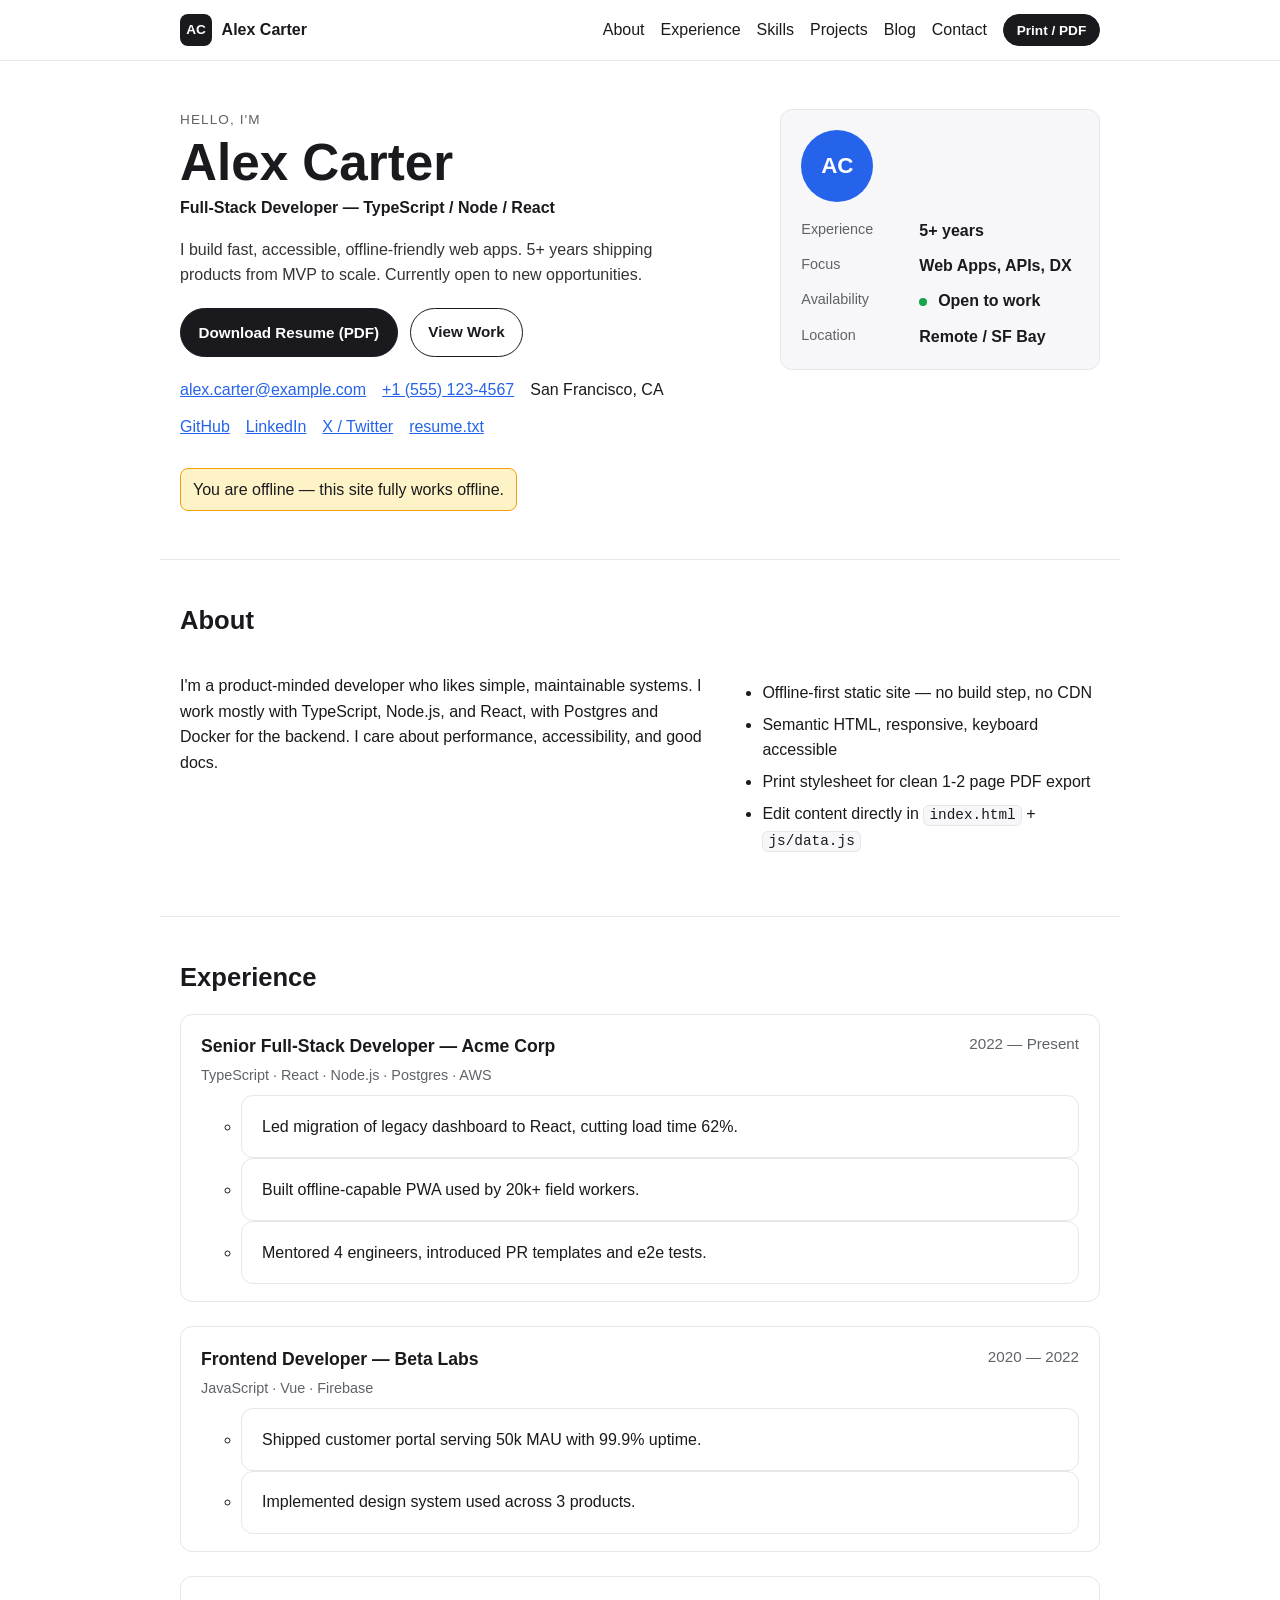
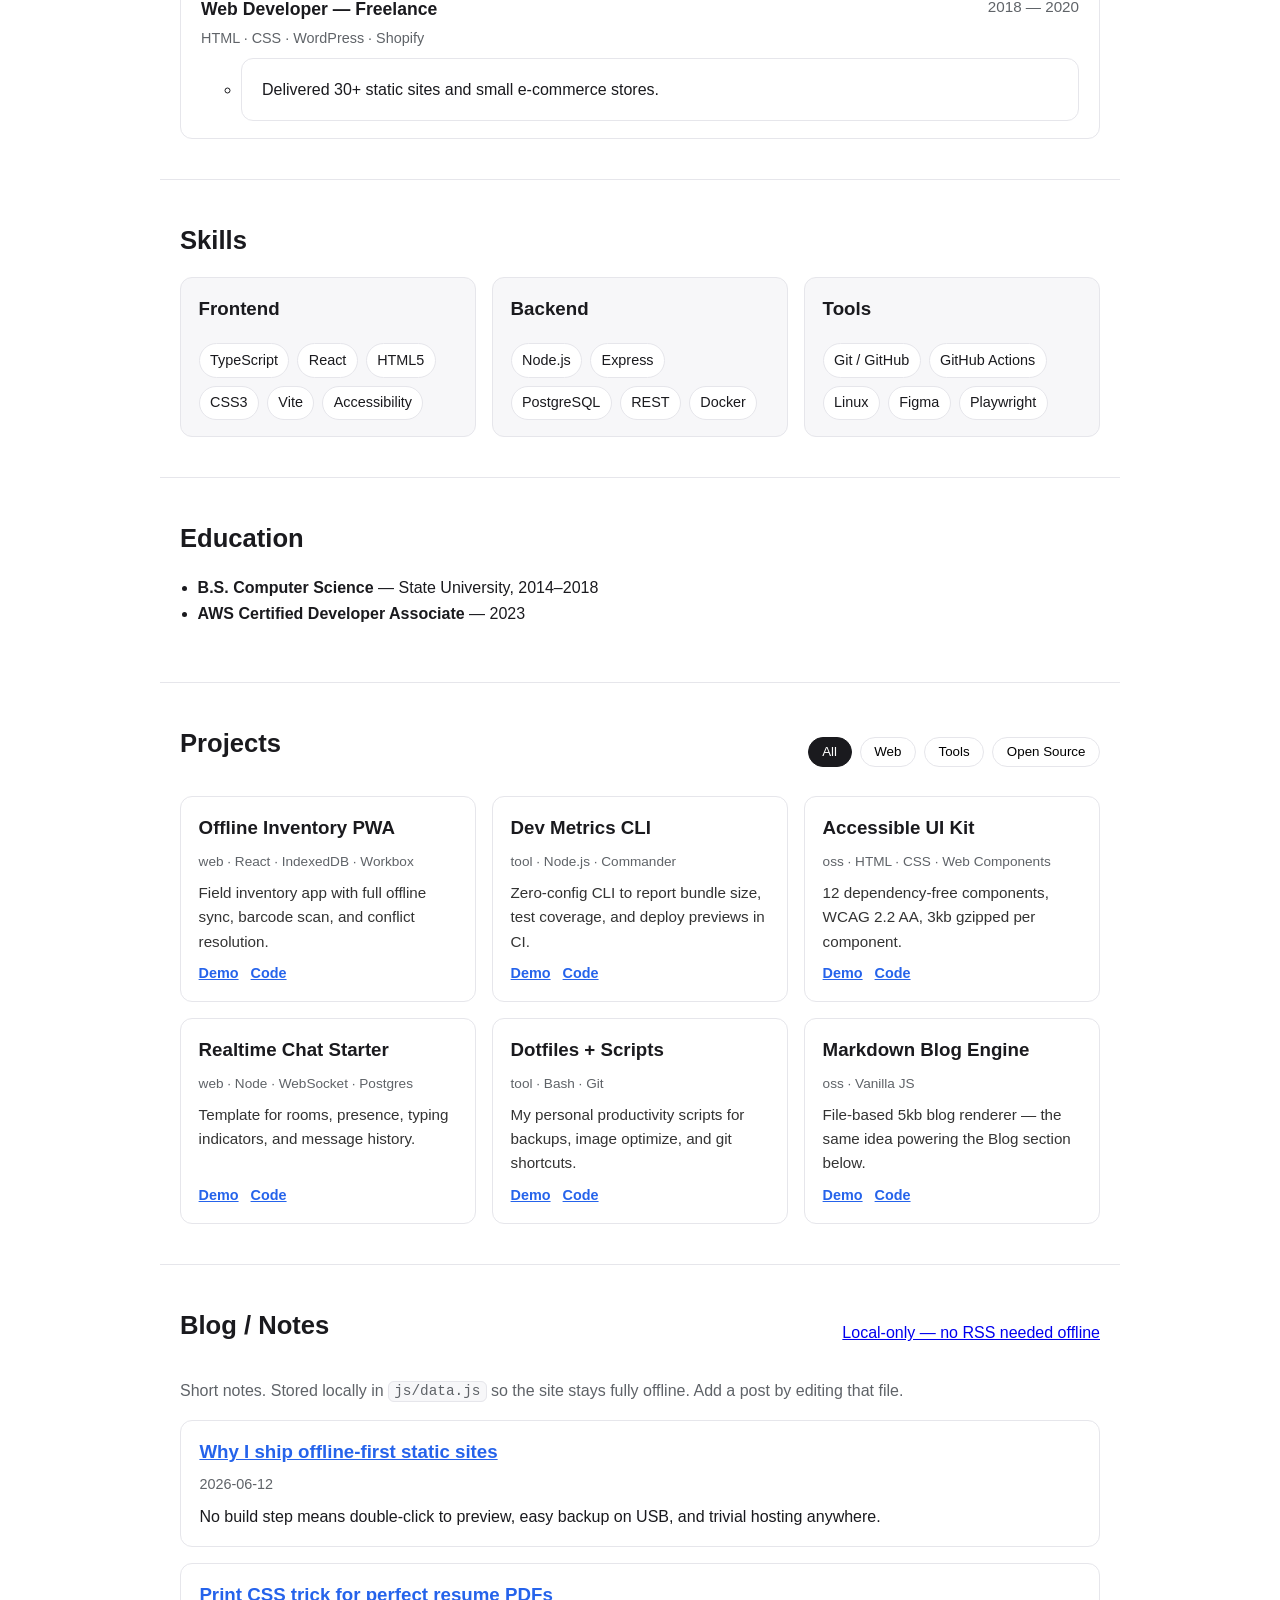
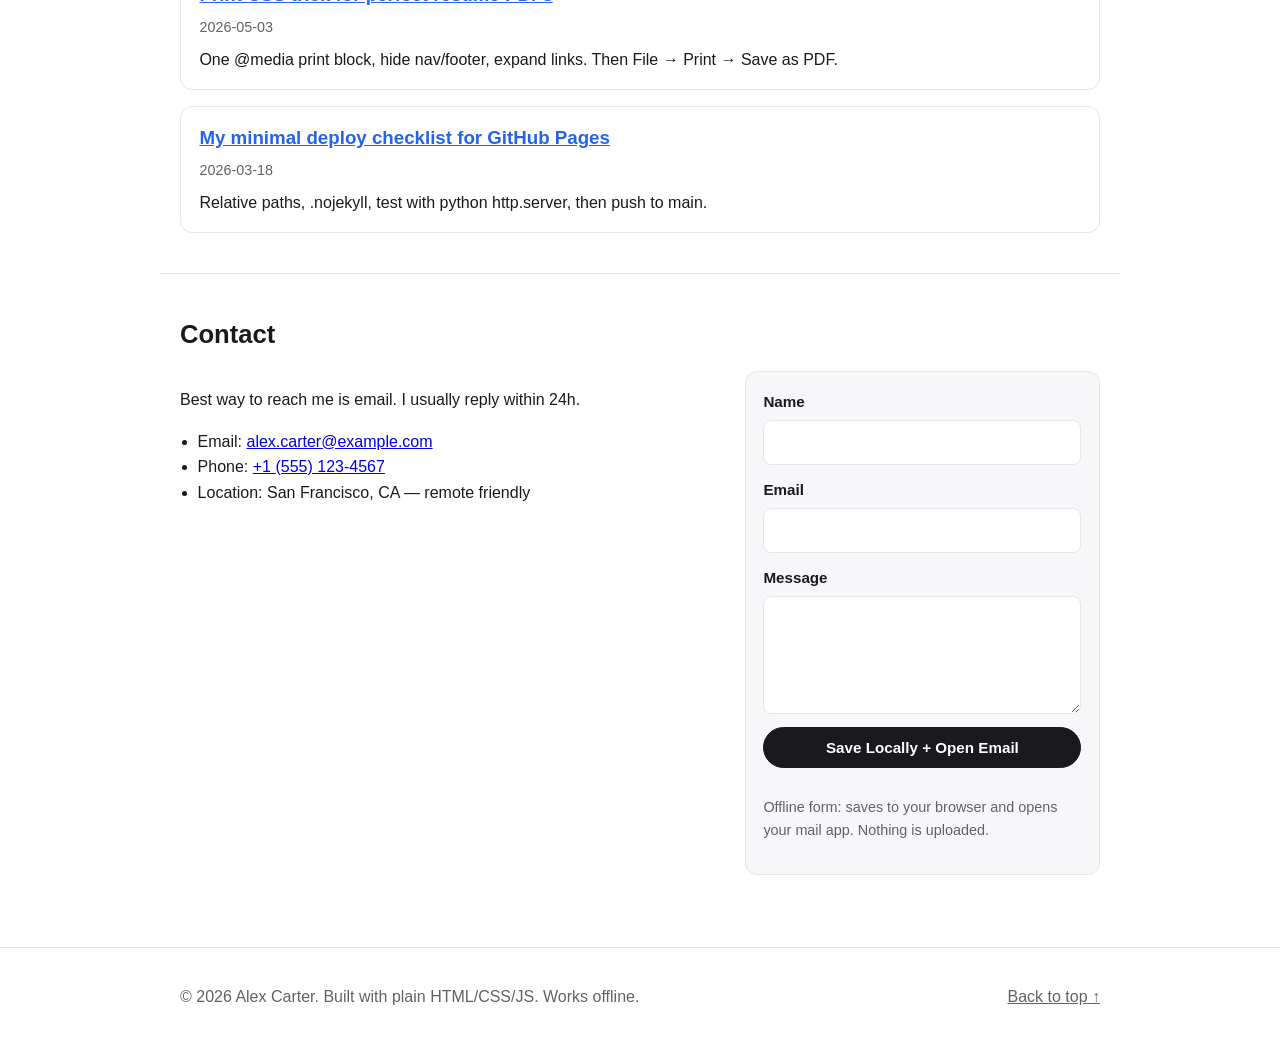
==== index.html @ 7043d0f3 "Initial commit" ====
<!doctype html>
<html lang="en">
<head>
  <meta charset="utf-8" />
  <meta name="viewport" content="width=device-width, initial-scale=1" />
  <title>Alex Carter — Full-Stack Developer</title>
  <meta name="description" content="Portfolio and resume of Alex Carter, Full-Stack Developer. Works 100% offline. Deployable to GitHub Pages." />
  <link rel="icon" href="./assets/favicon.svg" type="image/svg+xml" />
  <link rel="stylesheet" href="./css/style.css" />
</head>
<body>
  <a class="skip-link" href="#main">Skip to content</a>

  <header class="site-header" id="top">
    <div class="container header-inner">
      <a class="brand" href="#home" aria-label="Home">
        <span class="brand-mark" aria-hidden="true">AC</span>
        <span class="brand-text">Alex Carter</span>
      </a>
      <nav class="site-nav" aria-label="Primary">
        <button class="nav-toggle" id="navToggle" aria-expanded="false" aria-controls="navMenu" aria-label="Toggle menu">
          <span></span><span></span><span></span>
        </button>
        <ul id="navMenu" class="nav-menu">
          <li><a href="#about">About</a></li>
          <li><a href="#experience">Experience</a></li>
          <li><a href="#skills">Skills</a></li>
          <li><a href="#projects">Projects</a></li>
          <li><a href="#blog">Blog</a></li>
          <li><a href="#contact">Contact</a></li>
          <li class="nav-cta"><button id="printBtn" class="btn btn-small" type="button">Print / PDF</button></li>
        </ul>
      </nav>
    </div>
  </header>

  <main id="main">
    <!-- HERO -->
    <section id="home" class="hero container">
      <div class="hero-text">
        <p class="eyebrow">Hello, I'm</p>
        <h1>Alex Carter</h1>
        <p class="role">Full-Stack Developer — TypeScript / Node / React</p>
        <p class="summary">
          I build fast, accessible, offline-friendly web apps. 5+ years shipping
          products from MVP to scale. Currently open to new opportunities.
        </p>
        <div class="hero-actions no-print">
          <button class="btn" onclick="window.print()" type="button">Download Resume (PDF)</button>
          <a class="btn btn-ghost" href="#projects">View Work</a>
        </div>
        <ul class="contact-inline">
          <li><a href="mailto:alex.carter@example.com">alex.carter@example.com</a></li>
          <li><a href="tel:+15551234567">+1 (555) 123-4567</a></li>
          <li><span>San Francisco, CA</span></li>
        </ul>
        <ul class="social-inline no-print">
          <li><a href="https://github.com/" target="_blank" rel="noopener">GitHub</a></li>
          <li><a href="https://linkedin.com/" target="_blank" rel="noopener">LinkedIn</a></li>
          <li><a href="https://x.com/" target="_blank" rel="noopener">X / Twitter</a></li>
          <li><a href="./assets/Alex-Carter-Resume.txt" download>resume.txt</a></li>
        </ul>
        <p class="offline-badge no-print" id="offlineBadge" role="status" hidden>You are offline — this site fully works offline.</p>
      </div>
      <div class="hero-card" aria-label="Quick facts">
        <div class="avatar" aria-hidden="true">AC</div>
        <dl>
          <div><dt>Experience</dt><dd>5+ years</dd></div>
          <div><dt>Focus</dt><dd>Web Apps, APIs, DX</dd></div>
          <div><dt>Availability</dt><dd><span class="dot"></span> Open to work</dd></div>
          <div><dt>Location</dt><dd>Remote / SF Bay</dd></div>
        </dl>
      </div>
    </section>

    <!-- ABOUT -->
    <section id="about" class="section container">
      <h2>About</h2>
      <div class="two-col">
        <p>
          I'm a product-minded developer who likes simple, maintainable systems.
          I work mostly with TypeScript, Node.js, and React, with Postgres and Docker
          for the backend. I care about performance, accessibility, and good docs.
        </p>
        <ul class="checklist">
          <li>Offline-first static site — no build step, no CDN</li>
          <li>Semantic HTML, responsive, keyboard accessible</li>
          <li>Print stylesheet for clean 1-2 page PDF export</li>
          <li>Edit content directly in <code>index.html</code> + <code>js/data.js</code></li>
        </ul>
      </div>
    </section>

    <!-- EXPERIENCE -->
    <section id="experience" class="section container">
      <h2>Experience</h2>
      <ol class="timeline">
        <li>
          <div class="timeline-head">
            <h3>Senior Full-Stack Developer — Acme Corp</h3>
            <span class="date">2022 — Present</span>
          </div>
          <p class="meta">TypeScript · React · Node.js · Postgres · AWS</p>
          <ul>
            <li>Led migration of legacy dashboard to React, cutting load time 62%.</li>
            <li>Built offline-capable PWA used by 20k+ field workers.</li>
            <li>Mentored 4 engineers, introduced PR templates and e2e tests.</li>
          </ul>
        </li>
        <li>
          <div class="timeline-head">
            <h3>Frontend Developer — Beta Labs</h3>
            <span class="date">2020 — 2022</span>
          </div>
          <p class="meta">JavaScript · Vue · Firebase</p>
          <ul>
            <li>Shipped customer portal serving 50k MAU with 99.9% uptime.</li>
            <li>Implemented design system used across 3 products.</li>
          </ul>
        </li>
        <li>
          <div class="timeline-head">
            <h3>Web Developer — Freelance</h3>
            <span class="date">2018 — 2020</span>
          </div>
          <p class="meta">HTML · CSS · WordPress · Shopify</p>
          <ul>
            <li>Delivered 30+ static sites and small e-commerce stores.</li>
          </ul>
        </li>
      </ol>
    </section>

    <!-- SKILLS -->
    <section id="skills" class="section container">
      <h2>Skills</h2>
      <div class="skills-grid">
        <div>
          <h3>Frontend</h3>
          <ul class="tags">
            <li>TypeScript</li><li>React</li><li>HTML5</li><li>CSS3</li>
            <li>Vite</li><li>Accessibility</li>
          </ul>
        </div>
        <div>
          <h3>Backend</h3>
          <ul class="tags">
            <li>Node.js</li><li>Express</li><li>PostgreSQL</li>
            <li>REST</li><li>Docker</li>
          </ul>
        </div>
        <div>
          <h3>Tools</h3>
          <ul class="tags">
            <li>Git / GitHub</li><li>GitHub Actions</li><li>Linux</li>
            <li>Figma</li><li>Playwright</li>
          </ul>
        </div>
      </div>
    </section>

    <!-- EDUCATION -->
    <section id="education" class="section container">
      <h2>Education</h2>
      <ul class="plain-list">
        <li><strong>B.S. Computer Science</strong> — State University, 2014–2018</li>
        <li><strong>AWS Certified Developer Associate</strong> — 2023</li>
      </ul>
    </section>

    <!-- PROJECTS -->
    <section id="projects" class="section container">
      <div class="section-head">
        <h2>Projects</h2>
        <div class="filters no-print" role="group" aria-label="Filter projects">
          <button class="filter-btn active" data-filter="all" type="button">All</button>
          <button class="filter-btn" data-filter="web" type="button">Web</button>
          <button class="filter-btn" data-filter="tool" type="button">Tools</button>
          <button class="filter-btn" data-filter="oss" type="button">Open Source</button>
        </div>
      </div>
      <div id="projectGrid" class="card-grid"><!-- rendered by js/data.js + js/main.js --></div>
      <noscript><p>Enable JavaScript to see projects, or edit <code>js/data.js</code>.</p></noscript>
    </section>

    <!-- BLOG -->
    <section id="blog" class="section container">
      <div class="section-head">
        <h2>Blog / Notes</h2>
        <a class="no-print" href="#blog" id="rssLink">Local-only — no RSS needed offline</a>
      </div>
      <p class="muted">Short notes. Stored locally in <code>js/data.js</code> so the site stays fully offline. Add a post by editing that file.</p>
      <div id="postList" class="post-list"><!-- rendered by JS --></div>
      <noscript><p>Blog posts require JavaScript, or read them directly in <code>js/data.js</code>.</p></noscript>
    </section>

    <!-- CONTACT -->
    <section id="contact" class="section container">
      <h2>Contact</h2>
      <div class="two-col">
        <div>
          <p>Best way to reach me is email. I usually reply within 24h.</p>
          <ul class="plain-list">
            <li>Email: <a href="mailto:alex.carter@example.com">alex.carter@example.com</a></li>
            <li>Phone: <a href="tel:+15551234567">+1 (555) 123-4567</a></li>
            <li>Location: San Francisco, CA — remote friendly</li>
          </ul>
        </div>
        <form id="contactForm" class="contact-form no-print" novalidate>
          <label>Name<input name="name" required autocomplete="name" /></label>
          <label>Email<input name="email" type="email" required autocomplete="email" /></label>
          <label>Message<textarea name="message" rows="4" required></textarea></label>
          <button class="btn" type="submit">Save Locally + Open Email</button>
          <p class="muted small" id="formStatus" role="status">Offline form: saves to your browser and opens your mail app. Nothing is uploaded.</p>
        </form>
      </div>
    </section>
  </main>

  <footer class="site-footer no-print">
    <div class="container footer-inner">
      <p>© <span id="year">2026</span> Alex Carter. Built with plain HTML/CSS/JS. Works offline.</p>
      <p><a href="#top">Back to top ↑</a></p>
    </div>
  </footer>

  <script src="./js/data.js"></script>
  <script src="./js/main.js"></script>
</body>
</html>
---- css/style.css ----
/* Offline-first, no frameworks, no webfonts. System stack only. */
:root {
  --bg: #ffffff;
  --fg: #1a1a1e;
  --muted: #5f6368;
  --line: #e6e6eb;
  --card: #f7f7f9;
  --accent: #2563eb;
  --accent-ink: #ffffff;
  --radius: 12px;
  --max: 960px;
  --sans: -apple-system, BlinkMacSystemFont, "Segoe UI", Roboto, Helvetica, Arial, "Apple Color Emoji", "Segoe UI Emoji", sans-serif;
  --mono: ui-monospace, SFMono-Regular, Menlo, Consolas, monospace;
}
* { box-sizing: border-box; }
html { scroll-behavior: smooth; }
body {
  margin: 0;
  font-family: var(--sans);
  background: var(--bg);
  color: var(--fg);
  line-height: 1.6;
}
.container { max-width: var(--max); margin: 0 auto; padding: 0 1.25rem; }
.skip-link {
  position: absolute; left: -9999px; top: 0;
  background: var(--fg); color: var(--bg); padding: .5rem 1rem; z-index: 99;
}
.skip-link:focus { left: 1rem; top: 1rem; }

.site-header {
  position: sticky; top: 0; z-index: 50;
  background: color-mix(in srgb, var(--bg) 92%, transparent);
  backdrop-filter: blur(8px);
  border-bottom: 1px solid var(--line);
}
.header-inner { display: flex; align-items: center; justify-content: space-between; min-height: 60px; }
.brand { display: flex; align-items: center; gap: .6rem; text-decoration: none; color: inherit; font-weight: 700; }
.brand-mark {
  width: 32px; height: 32px; display: grid; place-items: center;
  background: var(--fg); color: var(--bg); border-radius: 8px; font-size: .85rem;
}
.nav-menu { display: flex; align-items: center; gap: 1rem; list-style: none; margin: 0; padding: 0; }
.nav-menu a { color: inherit; text-decoration: none; }
.nav-menu a:hover { text-decoration: underline; }
.nav-toggle { display: none; flex-direction: column; gap: 5px; background: none; border: 0; cursor: pointer; padding: .5rem; }
.nav-toggle span { width: 22px; height: 2px; background: var(--fg); display: block; }

.hero { display: grid; grid-template-columns: 1.6fr .9fr; gap: 2rem; padding: 3rem 1.25rem 2rem; }
.eyebrow { color: var(--muted); margin: 0; text-transform: uppercase; letter-spacing: .08em; font-size: .85rem; }
.hero h1 { font-size: clamp(2.2rem, 5vw, 3.2rem); line-height: 1.1; margin: .25rem 0; }
.role { font-weight: 600; margin: 0 0 .5rem; }
.summary { color: #333; max-width: 55ch; }
.hero-actions { display: flex; gap: .75rem; margin: 1.25rem 0; flex-wrap: wrap; }
.btn {
  appearance: none; border: 1px solid var(--fg); background: var(--fg); color: var(--bg);
  padding: .7rem 1.1rem; border-radius: 999px; cursor: pointer; text-decoration: none;
  font-weight: 600; font-size: .95rem; display: inline-block;
}
.btn-ghost { background: transparent; color: var(--fg); }
.btn-small { padding: .45rem .8rem; font-size: .85rem; }
.contact-inline, .social-inline { list-style: none; padding: 0; margin: .75rem 0; display: flex; flex-wrap: wrap; gap: .25rem 1rem; }
.contact-inline a, .social-inline a { color: var(--accent); }
.offline-badge { background: #fef3c7; border: 1px solid #f59e0b; padding: .5rem .75rem; border-radius: 8px; display: inline-block; }

.hero-card { background: var(--card); border: 1px solid var(--line); border-radius: var(--radius); padding: 1.25rem; align-self: start; }
.avatar {
  width: 72px; height: 72px; border-radius: 50%; display: grid; place-items: center;
  font-weight: 800; font-size: 1.4rem; background: var(--accent); color: var(--accent-ink); margin-bottom: 1rem;
}
.hero-card dl { margin: 0; display: grid; gap: .6rem; }
.hero-card dl > div { display: grid; grid-template-columns: 110px 1fr; gap: .5rem; }
.hero-card dt { color: var(--muted); font-size: .9rem; }
.hero-card dd { margin: 0; font-weight: 600; }
.dot { width: 8px; height: 8px; background: #16a34a; border-radius: 50%; display: inline-block; margin-right: .4rem; }

.section { padding: 2.5rem 1.25rem; border-top: 1px solid var(--line); }
.section h2 { font-size: 1.6rem; margin: 0 0 1rem; }
.section-head { display: flex; align-items: center; justify-content: space-between; gap: 1rem; flex-wrap: wrap; }
.two-col { display: grid; grid-template-columns: 1.2fr .8fr; gap: 2rem; }
.muted { color: var(--muted); }
.small { font-size: .9rem; }
code { font-family: var(--mono); background: var(--card); border: 1px solid var(--line); padding: .1em .35em; border-radius: 6px; font-size: .9em; }

.checklist, .plain-list { padding-left: 1.1rem; }
.checklist li { margin: .4rem 0; }

.timeline { list-style: none; margin: 0; padding: 0; display: grid; gap: 1.5rem; }
.timeline li { border: 1px solid var(--line); border-radius: var(--radius); padding: 1.1rem 1.25rem; background: #fff; }
.timeline-head { display: flex; justify-content: space-between; gap: 1rem; flex-wrap: wrap; }
.timeline-head h3 { margin: 0; font-size: 1.1rem; }
.date { color: var(--muted); white-space: nowrap; font-size: .95rem; }
.meta { color: var(--muted); font-size: .9rem; margin: .25rem 0 .5rem; }

.skills-grid { display: grid; grid-template-columns: repeat(3, 1fr); gap: 1rem; }
.skills-grid > div { background: var(--card); border: 1px solid var(--line); border-radius: var(--radius); padding: 1rem 1.1rem; }
.skills-grid h3 { margin-top: 0; }
.tags { list-style: none; padding: 0; margin: 0; display: flex; flex-wrap: wrap; gap: .5rem; }
.tags li { border: 1px solid var(--line); background: #fff; padding: .3rem .65rem; border-radius: 999px; font-size: .9rem; }

.card-grid { display: grid; grid-template-columns: repeat(3, 1fr); gap: 1rem; margin-top: 1rem; }
.card { border: 1px solid var(--line); border-radius: var(--radius); padding: 1rem 1.1rem; background: #fff; display: flex; flex-direction: column; gap: .5rem; }
.card h3 { margin: 0; }
.card p { margin: 0; color: #333; font-size: .95rem; }
.card .meta-row { display: flex; gap: .5rem; flex-wrap: wrap; font-size: .85rem; color: var(--muted); }
.card .links { margin-top: auto; display: flex; gap: .75rem; }
.card .links a { color: var(--accent); font-weight: 600; font-size: .9rem; }
.filters { display: flex; gap: .5rem; }
.filter-btn { border: 1px solid var(--line); background: #fff; border-radius: 999px; padding: .4rem .85rem; cursor: pointer; }
.filter-btn.active { background: var(--fg); color: var(--bg); border-color: var(--fg); }

.post-list { display: grid; gap: 1rem; margin-top: 1rem; }
.post { border: 1px solid var(--line); border-radius: var(--radius); padding: 1rem 1.15rem; background: #fff; }
.post h3 { margin: 0 0 .25rem; }
.post time { color: var(--muted); font-size: .9rem; }
.post p { margin: .5rem 0 0; }
.post a { color: var(--accent); }

.contact-form { display: grid; gap: .8rem; background: var(--card); border: 1px solid var(--line); border-radius: var(--radius); padding: 1.1rem; }
.contact-form label { display: grid; gap: .35rem; font-weight: 600; font-size: .95rem; }
.contact-form input, .contact-form textarea {
  font: inherit; padding: .6rem .7rem; border-radius: 8px; border: 1px solid var(--line); background: #fff; width: 100%;
}

.site-footer { border-top: 1px solid var(--line); margin-top: 2rem; padding: 1.25rem 0 2rem; color: var(--muted); }
.footer-inner { display: flex; justify-content: space-between; gap: 1rem; flex-wrap: wrap; }
.footer-inner a { color: inherit; }

@media (max-width: 800px) {
  .hero, .two-col { grid-template-columns: 1fr; }
  .skills-grid, .card-grid { grid-template-columns: 1fr; }
  .nav-toggle { display: flex; }
  .nav-menu {
    display: none; position: absolute; right: 1rem; top: 60px;
    flex-direction: column; align-items: stretch; background: var(--bg);
    border: 1px solid var(--line); border-radius: 12px; padding: .75rem; min-width: 220px;
    box-shadow: 0 12px 32px rgba(0,0,0,.12);
  }
  .nav-menu.open { display: flex; }
}

/* Print: clean 1-2 page resume */
@media print {
  :root { --max: 100%; }
  .no-print, .site-header, .site-footer, .hero-actions, .filters, .contact-form { display: none !important; }
  body { font-size: 12px; line-height: 1.45; }
  .container { max-width: none; padding: 0; }
  .hero { grid-template-columns: 1fr; padding: 0 0 1rem; }
  .section { padding: 1rem 0; border-top: 1px solid #ccc; break-inside: avoid; }
  .card-grid, .skills-grid { grid-template-columns: 1fr 1fr; }
  a { color: inherit; text-decoration: none; }
  a[href^="http"]::after { content: " (" attr(href) ")"; font-size: .85em; color: #555; }
}
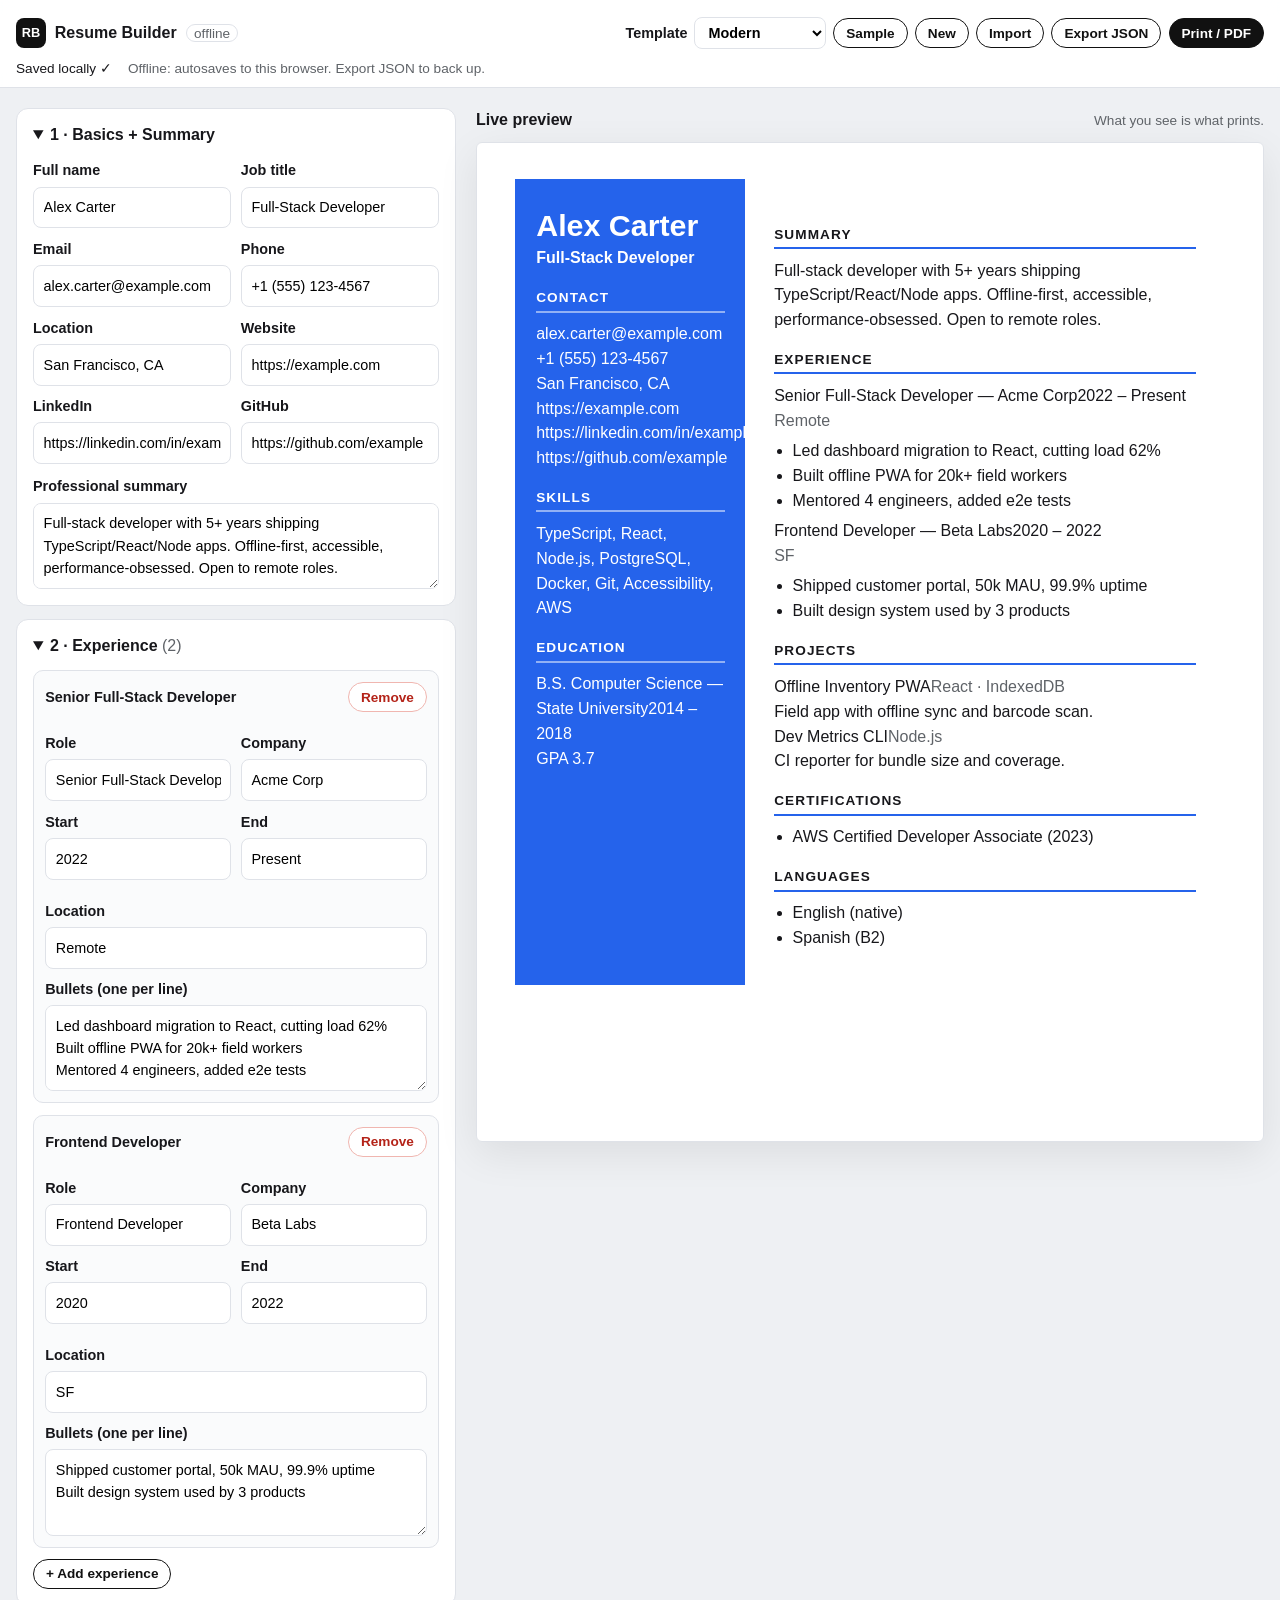
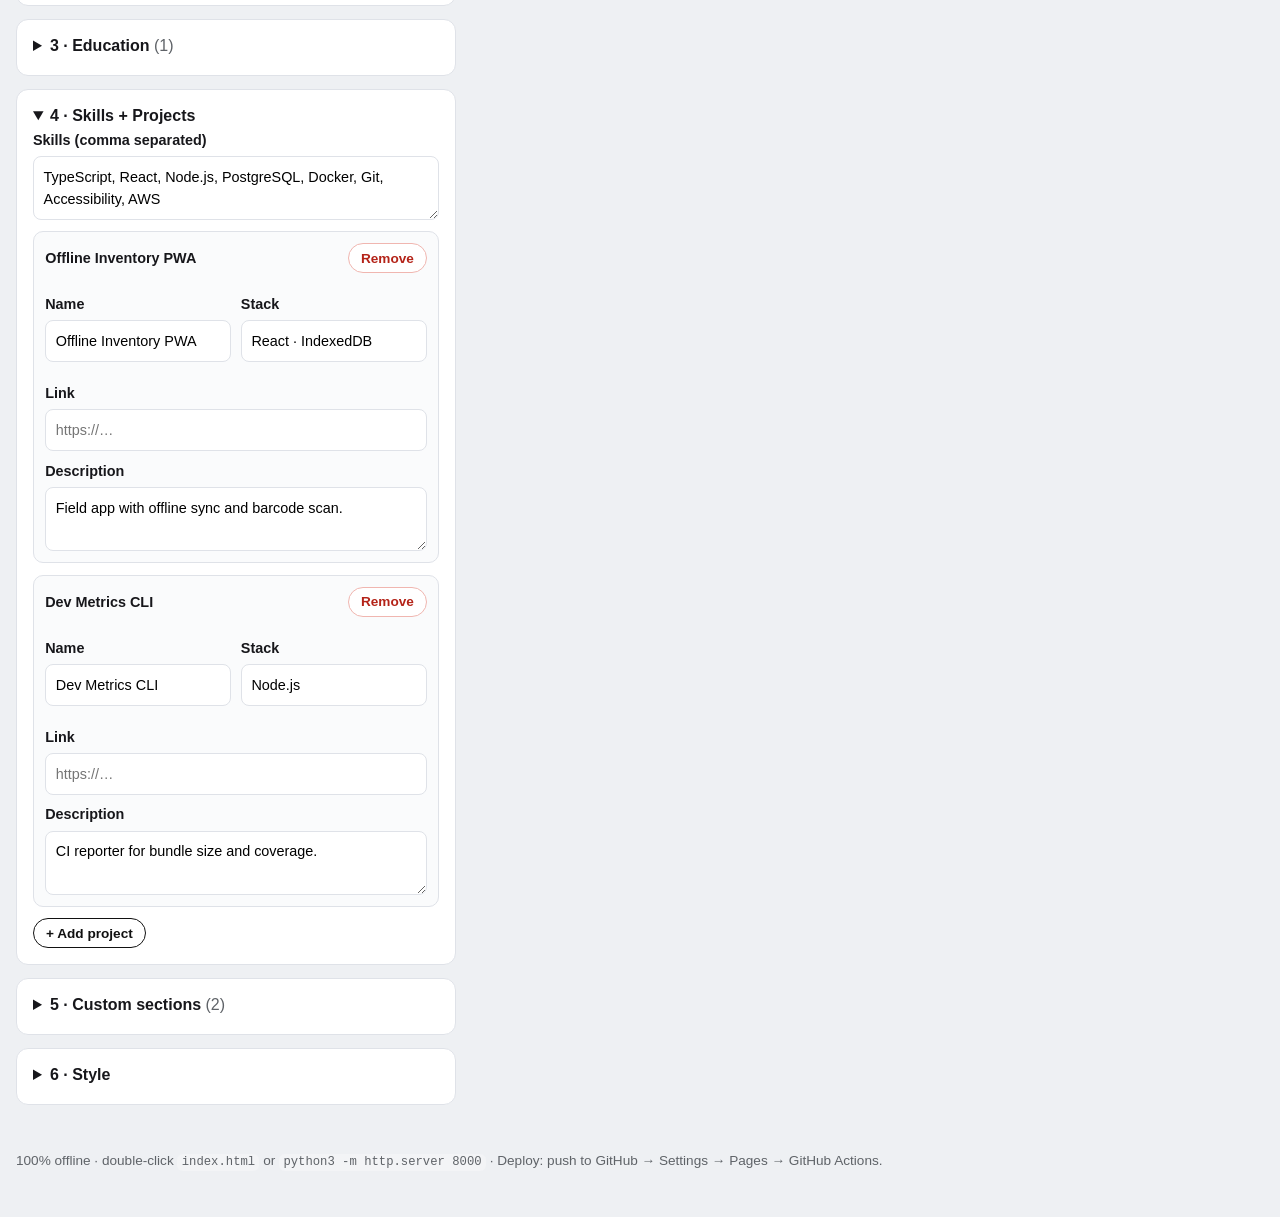
==== commit d361ae02: "resume builder" ====
--- a/index.html
+++ b/index.html
@@ -3,228 +3,108 @@
 <head>
   <meta charset="utf-8" />
   <meta name="viewport" content="width=device-width, initial-scale=1" />
-  <title>Alex Carter — Full-Stack Developer</title>
-  <meta name="description" content="Portfolio and resume of Alex Carter, Full-Stack Developer. Works 100% offline. Deployable to GitHub Pages." />
+  <title>Resume Builder — Offline</title>
+  <meta name="description" content="Offline resume builder. Form + live preview, 3 templates, JSON save, ATS-friendly PDF. No server needed." />
   <link rel="icon" href="./assets/favicon.svg" type="image/svg+xml" />
   <link rel="stylesheet" href="./css/style.css" />
 </head>
 <body>
-  <a class="skip-link" href="#main">Skip to content</a>
+  <a class="skip-link" href="#preview">Skip to preview</a>
 
-  <header class="site-header" id="top">
-    <div class="container header-inner">
-      <a class="brand" href="#home" aria-label="Home">
-        <span class="brand-mark" aria-hidden="true">AC</span>
-        <span class="brand-text">Alex Carter</span>
-      </a>
-      <nav class="site-nav" aria-label="Primary">
-        <button class="nav-toggle" id="navToggle" aria-expanded="false" aria-controls="navMenu" aria-label="Toggle menu">
-          <span></span><span></span><span></span>
-        </button>
-        <ul id="navMenu" class="nav-menu">
-          <li><a href="#about">About</a></li>
-          <li><a href="#experience">Experience</a></li>
-          <li><a href="#skills">Skills</a></li>
-          <li><a href="#projects">Projects</a></li>
-          <li><a href="#blog">Blog</a></li>
-          <li><a href="#contact">Contact</a></li>
-          <li class="nav-cta"><button id="printBtn" class="btn btn-small" type="button">Print / PDF</button></li>
-        </ul>
-      </nav>
+  <header class="toolbar no-print">
+    <div class="container toolbar-inner">
+      <a class="brand" href="./index.html"><span class="brand-mark">RB</span><span>Resume Builder <em>offline</em></span></a>
+      <div class="toolbar-actions">
+        <label class="template-picker">Template
+          <select id="templateSelect" aria-label="Choose template">
+            <option value="modern">Modern</option>
+            <option value="minimal">Minimal</option>
+            <option value="classic">Classic / ATS</option>
+          </select>
+        </label>
+        <button id="btnSample" class="btn btn-ghost btn-small" type="button">Sample</button>
+        <button id="btnNew" class="btn btn-ghost btn-small" type="button">New</button>
+        <button id="btnImport" class="btn btn-ghost btn-small" type="button">Import</button>
+        <button id="btnExport" class="btn btn-ghost btn-small" type="button">Export JSON</button>
+        <button id="btnPrint" class="btn btn-small" type="button">Print / PDF</button>
+        <input id="fileImport" type="file" accept="application/json,.json" hidden />
+      </div>
+    </div>
+    <div class="container save-row">
+      <span id="saveStatus" role="status">Saved locally ✓</span>
+      <span class="muted">Offline: autosaves to this browser. Export JSON to back up.</span>
     </div>
   </header>
 
-  <main id="main">
-    <!-- HERO -->
-    <section id="home" class="hero container">
-      <div class="hero-text">
-        <p class="eyebrow">Hello, I'm</p>
-        <h1>Alex Carter</h1>
-        <p class="role">Full-Stack Developer — TypeScript / Node / React</p>
-        <p class="summary">
-          I build fast, accessible, offline-friendly web apps. 5+ years shipping
-          products from MVP to scale. Currently open to new opportunities.
-        </p>
-        <div class="hero-actions no-print">
-          <button class="btn" onclick="window.print()" type="button">Download Resume (PDF)</button>
-          <a class="btn btn-ghost" href="#projects">View Work</a>
+  <main class="container layout">
+    <!-- EDITOR -->
+    <section class="editor no-print" aria-label="Resume editor">
+      <details open class="card">
+        <summary>1 · Basics + Summary</summary>
+        <div class="grid2">
+          <label>Full name<input data-bind="basics.name" placeholder="Alex Carter" /></label>
+          <label>Job title<input data-bind="basics.title" placeholder="Full-Stack Developer" /></label>
+          <label>Email<input data-bind="basics.email" placeholder="alex@example.com" /></label>
+          <label>Phone<input data-bind="basics.phone" placeholder="+1 (555) 123-4567" /></label>
+          <label>Location<input data-bind="basics.location" placeholder="San Francisco, CA" /></label>
+          <label>Website<input data-bind="basics.website" placeholder="https://example.com" /></label>
+          <label>LinkedIn<input data-bind="basics.linkedin" placeholder="https://linkedin.com/in/..." /></label>
+          <label>GitHub<input data-bind="basics.github" placeholder="https://github.com/..." /></label>
         </div>
-        <ul class="contact-inline">
-          <li><a href="mailto:alex.carter@example.com">alex.carter@example.com</a></li>
-          <li><a href="tel:+15551234567">+1 (555) 123-4567</a></li>
-          <li><span>San Francisco, CA</span></li>
-        </ul>
-        <ul class="social-inline no-print">
-          <li><a href="https://github.com/" target="_blank" rel="noopener">GitHub</a></li>
-          <li><a href="https://linkedin.com/" target="_blank" rel="noopener">LinkedIn</a></li>
-          <li><a href="https://x.com/" target="_blank" rel="noopener">X / Twitter</a></li>
-          <li><a href="./assets/Alex-Carter-Resume.txt" download>resume.txt</a></li>
-        </ul>
-        <p class="offline-badge no-print" id="offlineBadge" role="status" hidden>You are offline — this site fully works offline.</p>
-      </div>
-      <div class="hero-card" aria-label="Quick facts">
-        <div class="avatar" aria-hidden="true">AC</div>
-        <dl>
-          <div><dt>Experience</dt><dd>5+ years</dd></div>
-          <div><dt>Focus</dt><dd>Web Apps, APIs, DX</dd></div>
-          <div><dt>Availability</dt><dd><span class="dot"></span> Open to work</dd></div>
-          <div><dt>Location</dt><dd>Remote / SF Bay</dd></div>
-        </dl>
-      </div>
+        <label class="block">Professional summary<textarea data-bind="basics.summary" rows="3" placeholder="5+ years building..."></textarea></label>
+      </details>
+
+      <details open class="card">
+        <summary>2 · Experience <span class="count" id="expCount"></span></summary>
+        <div id="expList" class="stack"></div>
+        <button class="btn btn-ghost btn-small" data-add="experience" type="button">+ Add experience</button>
+      </details>
+
+      <details class="card">
+        <summary>3 · Education <span class="count" id="eduCount"></span></summary>
+        <div id="eduList" class="stack"></div>
+        <button class="btn btn-ghost btn-small" data-add="education" type="button">+ Add education</button>
+      </details>
+
+      <details open class="card">
+        <summary>4 · Skills + Projects</summary>
+        <label class="block">Skills (comma separated)<textarea id="skillsInput" rows="2" placeholder="TypeScript, React, Node.js, Postgres, Docker"></textarea></label>
+        <div id="projList" class="stack"></div>
+        <button class="btn btn-ghost btn-small" data-add="project" type="button">+ Add project</button>
+      </details>
+
+      <details class="card">
+        <summary>5 · Custom sections <span class="count" id="customCount"></span></summary>
+        <p class="muted small">E.g. Certifications, Languages, Awards. One per block, one item per line.</p>
+        <div id="customList" class="stack"></div>
+        <button class="btn btn-ghost btn-small" data-add="custom" type="button">+ Add section</button>
+      </details>
+
+      <details class="card">
+        <summary>6 · Style</summary>
+        <div class="grid2">
+          <label>Accent color<input type="color" id="accentInput" value="#2563eb" /></label>
+          <label>Font size<input type="range" id="scaleInput" min="90" max="115" value="100" /> <span id="scaleVal">100%</span></label>
+        </div>
+      </details>
     </section>
 
-    <!-- ABOUT -->
-    <section id="about" class="section container">
-      <h2>About</h2>
-      <div class="two-col">
-        <p>
-          I'm a product-minded developer who likes simple, maintainable systems.
-          I work mostly with TypeScript, Node.js, and React, with Postgres and Docker
-          for the backend. I care about performance, accessibility, and good docs.
-        </p>
-        <ul class="checklist">
-          <li>Offline-first static site — no build step, no CDN</li>
-          <li>Semantic HTML, responsive, keyboard accessible</li>
-          <li>Print stylesheet for clean 1-2 page PDF export</li>
-          <li>Edit content directly in <code>index.html</code> + <code>js/data.js</code></li>
-        </ul>
+    <!-- PREVIEW -->
+    <section aria-label="Resume preview">
+      <div class="preview-bar no-print">
+        <strong>Live preview</strong>
+        <span class="muted small">What you see is what prints.</span>
       </div>
-    </section>
-
-    <!-- EXPERIENCE -->
-    <section id="experience" class="section container">
-      <h2>Experience</h2>
-      <ol class="timeline">
-        <li>
-          <div class="timeline-head">
-            <h3>Senior Full-Stack Developer — Acme Corp</h3>
-            <span class="date">2022 — Present</span>
-          </div>
-          <p class="meta">TypeScript · React · Node.js · Postgres · AWS</p>
-          <ul>
-            <li>Led migration of legacy dashboard to React, cutting load time 62%.</li>
-            <li>Built offline-capable PWA used by 20k+ field workers.</li>
-            <li>Mentored 4 engineers, introduced PR templates and e2e tests.</li>
-          </ul>
-        </li>
-        <li>
-          <div class="timeline-head">
-            <h3>Frontend Developer — Beta Labs</h3>
-            <span class="date">2020 — 2022</span>
-          </div>
-          <p class="meta">JavaScript · Vue · Firebase</p>
-          <ul>
-            <li>Shipped customer portal serving 50k MAU with 99.9% uptime.</li>
-            <li>Implemented design system used across 3 products.</li>
-          </ul>
-        </li>
-        <li>
-          <div class="timeline-head">
-            <h3>Web Developer — Freelance</h3>
-            <span class="date">2018 — 2020</span>
-          </div>
-          <p class="meta">HTML · CSS · WordPress · Shopify</p>
-          <ul>
-            <li>Delivered 30+ static sites and small e-commerce stores.</li>
-          </ul>
-        </li>
-      </ol>
-    </section>
-
-    <!-- SKILLS -->
-    <section id="skills" class="section container">
-      <h2>Skills</h2>
-      <div class="skills-grid">
-        <div>
-          <h3>Frontend</h3>
-          <ul class="tags">
-            <li>TypeScript</li><li>React</li><li>HTML5</li><li>CSS3</li>
-            <li>Vite</li><li>Accessibility</li>
-          </ul>
-        </div>
-        <div>
-          <h3>Backend</h3>
-          <ul class="tags">
-            <li>Node.js</li><li>Express</li><li>PostgreSQL</li>
-            <li>REST</li><li>Docker</li>
-          </ul>
-        </div>
-        <div>
-          <h3>Tools</h3>
-          <ul class="tags">
-            <li>Git / GitHub</li><li>GitHub Actions</li><li>Linux</li>
-            <li>Figma</li><li>Playwright</li>
-          </ul>
-        </div>
-      </div>
-    </section>
-
-    <!-- EDUCATION -->
-    <section id="education" class="section container">
-      <h2>Education</h2>
-      <ul class="plain-list">
-        <li><strong>B.S. Computer Science</strong> — State University, 2014–2018</li>
-        <li><strong>AWS Certified Developer Associate</strong> — 2023</li>
-      </ul>
-    </section>
-
-    <!-- PROJECTS -->
-    <section id="projects" class="section container">
-      <div class="section-head">
-        <h2>Projects</h2>
-        <div class="filters no-print" role="group" aria-label="Filter projects">
-          <button class="filter-btn active" data-filter="all" type="button">All</button>
-          <button class="filter-btn" data-filter="web" type="button">Web</button>
-          <button class="filter-btn" data-filter="tool" type="button">Tools</button>
-          <button class="filter-btn" data-filter="oss" type="button">Open Source</button>
-        </div>
-      </div>
-      <div id="projectGrid" class="card-grid"><!-- rendered by js/data.js + js/main.js --></div>
-      <noscript><p>Enable JavaScript to see projects, or edit <code>js/data.js</code>.</p></noscript>
-    </section>
-
-    <!-- BLOG -->
-    <section id="blog" class="section container">
-      <div class="section-head">
-        <h2>Blog / Notes</h2>
-        <a class="no-print" href="#blog" id="rssLink">Local-only — no RSS needed offline</a>
-      </div>
-      <p class="muted">Short notes. Stored locally in <code>js/data.js</code> so the site stays fully offline. Add a post by editing that file.</p>
-      <div id="postList" class="post-list"><!-- rendered by JS --></div>
-      <noscript><p>Blog posts require JavaScript, or read them directly in <code>js/data.js</code>.</p></noscript>
-    </section>
-
-    <!-- CONTACT -->
-    <section id="contact" class="section container">
-      <h2>Contact</h2>
-      <div class="two-col">
-        <div>
-          <p>Best way to reach me is email. I usually reply within 24h.</p>
-          <ul class="plain-list">
-            <li>Email: <a href="mailto:alex.carter@example.com">alex.carter@example.com</a></li>
-            <li>Phone: <a href="tel:+15551234567">+1 (555) 123-4567</a></li>
-            <li>Location: San Francisco, CA — remote friendly</li>
-          </ul>
-        </div>
-        <form id="contactForm" class="contact-form no-print" novalidate>
-          <label>Name<input name="name" required autocomplete="name" /></label>
-          <label>Email<input name="email" type="email" required autocomplete="email" /></label>
-          <label>Message<textarea name="message" rows="4" required></textarea></label>
-          <button class="btn" type="submit">Save Locally + Open Email</button>
-          <p class="muted small" id="formStatus" role="status">Offline form: saves to your browser and opens your mail app. Nothing is uploaded.</p>
-        </form>
-      </div>
+      <article id="preview" class="sheet" aria-live="polite"></article>
     </section>
   </main>
 
-  <footer class="site-footer no-print">
-    <div class="container footer-inner">
-      <p>© <span id="year">2026</span> Alex Carter. Built with plain HTML/CSS/JS. Works offline.</p>
-      <p><a href="#top">Back to top ↑</a></p>
-    </div>
+  <footer class="container footer no-print">
+    <p class="muted small">100% offline · double-click <code>index.html</code> or <code>python3 -m http.server 8000</code> · Deploy: push to GitHub → Settings → Pages → GitHub Actions.</p>
   </footer>
 
-  <script src="./js/data.js"></script>
-  <script src="./js/main.js"></script>
+  <script src="./js/sample.js"></script>
+  <script src="./js/templates.js"></script>
+  <script src="./js/app.js"></script>
 </body>
 </html>
--- a/css/style.css
+++ b/css/style.css
@@ -1,153 +1,100 @@
-/* Offline-first, no frameworks, no webfonts. System stack only. */
+/* Builder shell + resume templates. Offline, system fonts only. */
 :root {
-  --bg: #ffffff;
-  --fg: #1a1a1e;
-  --muted: #5f6368;
-  --line: #e6e6eb;
-  --card: #f7f7f9;
-  --accent: #2563eb;
-  --accent-ink: #ffffff;
-  --radius: 12px;
-  --max: 960px;
-  --sans: -apple-system, BlinkMacSystemFont, "Segoe UI", Roboto, Helvetica, Arial, "Apple Color Emoji", "Segoe UI Emoji", sans-serif;
+  --bg: #eef0f3; --panel: #fff; --fg: #17171b; --muted: #5f6368;
+  --line: #dfe2e8; --accent: #2563eb; --radius: 12px; --max: 1280px;
+  --sans: -apple-system, BlinkMacSystemFont, "Segoe UI", Roboto, Helvetica, Arial, sans-serif;
+  --serif: Georgia, "Times New Roman", Times, serif;
   --mono: ui-monospace, SFMono-Regular, Menlo, Consolas, monospace;
+  --scale: 100%;
 }
 * { box-sizing: border-box; }
 html { scroll-behavior: smooth; }
-body {
-  margin: 0;
-  font-family: var(--sans);
-  background: var(--bg);
-  color: var(--fg);
-  line-height: 1.6;
-}
-.container { max-width: var(--max); margin: 0 auto; padding: 0 1.25rem; }
-.skip-link {
-  position: absolute; left: -9999px; top: 0;
-  background: var(--fg); color: var(--bg); padding: .5rem 1rem; z-index: 99;
-}
-.skip-link:focus { left: 1rem; top: 1rem; }
+body { margin: 0; font-family: var(--sans); background: var(--bg); color: var(--fg); line-height: 1.55; }
+.container { max-width: var(--max); margin: 0 auto; padding: 0 1rem; }
+.skip-link { position: absolute; left: -9999px; }
+.skip-link:focus { left: 1rem; top: 1rem; background: #000; color: #fff; padding: .5rem 1rem; z-index: 99; }
+code { font-family: var(--mono); font-size: .9em; background: #f3f4f6; padding: .1em .35em; border-radius: 6px; }
+.muted { color: var(--muted); } .small { font-size: .85rem; }
 
-.site-header {
-  position: sticky; top: 0; z-index: 50;
-  background: color-mix(in srgb, var(--bg) 92%, transparent);
-  backdrop-filter: blur(8px);
-  border-bottom: 1px solid var(--line);
-}
-.header-inner { display: flex; align-items: center; justify-content: space-between; min-height: 60px; }
-.brand { display: flex; align-items: center; gap: .6rem; text-decoration: none; color: inherit; font-weight: 700; }
-.brand-mark {
-  width: 32px; height: 32px; display: grid; place-items: center;
-  background: var(--fg); color: var(--bg); border-radius: 8px; font-size: .85rem;
-}
-.nav-menu { display: flex; align-items: center; gap: 1rem; list-style: none; margin: 0; padding: 0; }
-.nav-menu a { color: inherit; text-decoration: none; }
-.nav-menu a:hover { text-decoration: underline; }
-.nav-toggle { display: none; flex-direction: column; gap: 5px; background: none; border: 0; cursor: pointer; padding: .5rem; }
-.nav-toggle span { width: 22px; height: 2px; background: var(--fg); display: block; }
+/* toolbar */
+.toolbar { position: sticky; top: 0; z-index: 50; background: rgba(255,255,255,.95); backdrop-filter: blur(8px); border-bottom: 1px solid var(--line); }
+.toolbar-inner { display: flex; align-items: center; justify-content: space-between; gap: 1rem; min-height: 58px; flex-wrap: wrap; padding-top: .5rem; }
+.brand { display: flex; align-items: center; gap: .55rem; text-decoration: none; color: inherit; font-weight: 800; }
+.brand-mark { width: 30px; height: 30px; display: grid; place-items: center; background: #111; color: #fff; border-radius: 8px; font-size: .8rem; }
+.brand em { font-style: normal; font-weight: 400; color: var(--muted); font-size: .85rem; border: 1px solid var(--line); padding: .05rem .45rem; border-radius: 999px; margin-left: .3rem; }
+.toolbar-actions { display: flex; gap: .45rem; align-items: center; flex-wrap: wrap; }
+.template-picker { font-size: .9rem; font-weight: 600; display: flex; gap: .4rem; align-items: center; }
+select, input, textarea { font: inherit; }
+select { padding: .4rem .6rem; border: 1px solid var(--line); border-radius: 8px; background: #fff; }
+.btn { border: 1px solid #111; background: #111; color: #fff; border-radius: 999px; padding: .55rem .95rem; font-weight: 700; cursor: pointer; font-size: .9rem; }
+.btn-ghost { background: #fff; color: #111; }
+.btn-small { padding: .4rem .75rem; font-size: .85rem; }
+.btn-danger { background: #fff; color: #b42318; border-color: #f0b6b0; }
+.save-row { display: flex; gap: 1rem; align-items: center; padding-bottom: .5rem; font-size: .85rem; }
 
-.hero { display: grid; grid-template-columns: 1.6fr .9fr; gap: 2rem; padding: 3rem 1.25rem 2rem; }
-.eyebrow { color: var(--muted); margin: 0; text-transform: uppercase; letter-spacing: .08em; font-size: .85rem; }
-.hero h1 { font-size: clamp(2.2rem, 5vw, 3.2rem); line-height: 1.1; margin: .25rem 0; }
-.role { font-weight: 600; margin: 0 0 .5rem; }
-.summary { color: #333; max-width: 55ch; }
-.hero-actions { display: flex; gap: .75rem; margin: 1.25rem 0; flex-wrap: wrap; }
-.btn {
-  appearance: none; border: 1px solid var(--fg); background: var(--fg); color: var(--bg);
-  padding: .7rem 1.1rem; border-radius: 999px; cursor: pointer; text-decoration: none;
-  font-weight: 600; font-size: .95rem; display: inline-block;
-}
-.btn-ghost { background: transparent; color: var(--fg); }
-.btn-small { padding: .45rem .8rem; font-size: .85rem; }
-.contact-inline, .social-inline { list-style: none; padding: 0; margin: .75rem 0; display: flex; flex-wrap: wrap; gap: .25rem 1rem; }
-.contact-inline a, .social-inline a { color: var(--accent); }
-.offline-badge { background: #fef3c7; border: 1px solid #f59e0b; padding: .5rem .75rem; border-radius: 8px; display: inline-block; }
+/* layout */
+.layout { display: grid; grid-template-columns: 440px 1fr; gap: 1.25rem; padding: 1.25rem 1rem 2rem; align-items: start; }
+.editor { display: grid; gap: .8rem; }
+.card { background: var(--panel); border: 1px solid var(--line); border-radius: var(--radius); padding: .9rem 1rem 1rem; }
+.card summary { cursor: pointer; font-weight: 800; font-size: 1rem; }
+.card .count { color: var(--muted); font-weight: 400; }
+.grid2 { display: grid; grid-template-columns: 1fr 1fr; gap: .6rem; margin: .7rem 0; }
+label.block, .editor label { display: grid; gap: .3rem; font-size: .9rem; font-weight: 600; }
+.editor input:not([type=color],[type=range]), .editor textarea { border: 1px solid var(--line); border-radius: 8px; padding: .55rem .6rem; font-weight: 400; width: 100%; background: #fff; }
+.editor textarea { resize: vertical; }
+.stack { display: grid; gap: .7rem; margin: .7rem 0; }
+.entry { border: 1px solid var(--line); border-radius: 10px; padding: .7rem; background: #fafbfc; display: grid; gap: .55rem; }
+.entry-head { display: flex; justify-content: space-between; align-items: center; font-weight: 700; font-size: .9rem; }
 
-.hero-card { background: var(--card); border: 1px solid var(--line); border-radius: var(--radius); padding: 1.25rem; align-self: start; }
-.avatar {
-  width: 72px; height: 72px; border-radius: 50%; display: grid; place-items: center;
-  font-weight: 800; font-size: 1.4rem; background: var(--accent); color: var(--accent-ink); margin-bottom: 1rem;
-}
-.hero-card dl { margin: 0; display: grid; gap: .6rem; }
-.hero-card dl > div { display: grid; grid-template-columns: 110px 1fr; gap: .5rem; }
-.hero-card dt { color: var(--muted); font-size: .9rem; }
-.hero-card dd { margin: 0; font-weight: 600; }
-.dot { width: 8px; height: 8px; background: #16a34a; border-radius: 50%; display: inline-block; margin-right: .4rem; }
+.preview-bar { display: flex; justify-content: space-between; align-items: baseline; margin-bottom: .6rem; }
+.sheet { background: #fff; border: 1px solid var(--line); border-radius: 6px; min-height: 1000px; padding: 2.2rem 2.4rem; box-shadow: 0 12px 40px rgba(0,0,0,.08); font-size: calc(14.5px * var(--scale) / 100); }
 
-.section { padding: 2.5rem 1.25rem; border-top: 1px solid var(--line); }
-.section h2 { font-size: 1.6rem; margin: 0 0 1rem; }
-.section-head { display: flex; align-items: center; justify-content: space-between; gap: 1rem; flex-wrap: wrap; }
-.two-col { display: grid; grid-template-columns: 1.2fr .8fr; gap: 2rem; }
-.muted { color: var(--muted); }
-.small { font-size: .9rem; }
-code { font-family: var(--mono); background: var(--card); border: 1px solid var(--line); padding: .1em .35em; border-radius: 6px; font-size: .9em; }
+/* ---- resume templates (inside .sheet) ---- */
+.rv a { color: var(--accent); }
+.rv h1, .rv h2, .rv h3 { line-height: 1.2; }
+.rv h2 { font-size: .85rem; text-transform: uppercase; letter-spacing: .08em; border-bottom: 2px solid var(--accent); padding-bottom: .25rem; margin: 1.2rem 0 .6rem; }
+.rv ul { margin: .35rem 0; padding-left: 1.15rem; }
+.rv p { margin: .35rem 0; }
 
-.checklist, .plain-list { padding-left: 1.1rem; }
-.checklist li { margin: .4rem 0; }
+/* modern: sidebar */
+.rv-modern { display: grid; grid-template-columns: 230px 1fr; gap: 0; padding: 0 !important; overflow: hidden; }
+.rv-modern .side { background: var(--accent); color: #fff; padding: 1.8rem 1.3rem; }
+.rv-modern .side a { color: #fff; }
+.rv-modern .side h2 { border-color: rgba(255,255,255,.5); color: #fff; }
+.rv-modern .main { padding: 1.8rem 1.8rem; }
+.rv-modern .name { font-size: 1.9rem; margin: 0; }
+.rv-modern .title { font-weight: 600; margin: .15rem 0 1rem; }
 
-.timeline { list-style: none; margin: 0; padding: 0; display: grid; gap: 1.5rem; }
-.timeline li { border: 1px solid var(--line); border-radius: var(--radius); padding: 1.1rem 1.25rem; background: #fff; }
-.timeline-head { display: flex; justify-content: space-between; gap: 1rem; flex-wrap: wrap; }
-.timeline-head h3 { margin: 0; font-size: 1.1rem; }
-.date { color: var(--muted); white-space: nowrap; font-size: .95rem; }
-.meta { color: var(--muted); font-size: .9rem; margin: .25rem 0 .5rem; }
+/* minimal */
+.rv-minimal .name { font-size: 2rem; margin: 0; }
+.rv-minimal .contact { color: var(--muted); font-size: .92rem; }
+.rv-minimal .item-head { display: flex; justify-content: space-between; gap: 1rem; font-weight: 700; }
 
-.skills-grid { display: grid; grid-template-columns: repeat(3, 1fr); gap: 1rem; }
-.skills-grid > div { background: var(--card); border: 1px solid var(--line); border-radius: var(--radius); padding: 1rem 1.1rem; }
-.skills-grid h3 { margin-top: 0; }
-.tags { list-style: none; padding: 0; margin: 0; display: flex; flex-wrap: wrap; gap: .5rem; }
-.tags li { border: 1px solid var(--line); background: #fff; padding: .3rem .65rem; border-radius: 999px; font-size: .9rem; }
+/* classic / ATS: serif, single column, black */
+.rv-classic { font-family: var(--serif); color: #000; }
+.rv-classic a { color: #000; text-decoration: none; }
+.rv-classic .center { text-align: center; }
+.rv-classic h2 { border-bottom: 1px solid #000; color: #000; }
+.rv-classic .name { font-size: 2rem; margin: 0; }
 
-.card-grid { display: grid; grid-template-columns: repeat(3, 1fr); gap: 1rem; margin-top: 1rem; }
-.card { border: 1px solid var(--line); border-radius: var(--radius); padding: 1rem 1.1rem; background: #fff; display: flex; flex-direction: column; gap: .5rem; }
-.card h3 { margin: 0; }
-.card p { margin: 0; color: #333; font-size: .95rem; }
-.card .meta-row { display: flex; gap: .5rem; flex-wrap: wrap; font-size: .85rem; color: var(--muted); }
-.card .links { margin-top: auto; display: flex; gap: .75rem; }
-.card .links a { color: var(--accent); font-weight: 600; font-size: .9rem; }
-.filters { display: flex; gap: .5rem; }
-.filter-btn { border: 1px solid var(--line); background: #fff; border-radius: 999px; padding: .4rem .85rem; cursor: pointer; }
-.filter-btn.active { background: var(--fg); color: var(--bg); border-color: var(--fg); }
+.footer { padding-bottom: 2rem; }
 
-.post-list { display: grid; gap: 1rem; margin-top: 1rem; }
-.post { border: 1px solid var(--line); border-radius: var(--radius); padding: 1rem 1.15rem; background: #fff; }
-.post h3 { margin: 0 0 .25rem; }
-.post time { color: var(--muted); font-size: .9rem; }
-.post p { margin: .5rem 0 0; }
-.post a { color: var(--accent); }
-
-.contact-form { display: grid; gap: .8rem; background: var(--card); border: 1px solid var(--line); border-radius: var(--radius); padding: 1.1rem; }
-.contact-form label { display: grid; gap: .35rem; font-weight: 600; font-size: .95rem; }
-.contact-form input, .contact-form textarea {
-  font: inherit; padding: .6rem .7rem; border-radius: 8px; border: 1px solid var(--line); background: #fff; width: 100%;
+@media (max-width: 1020px) {
+  .layout { grid-template-columns: 1fr; }
+  .sheet { padding: 1.4rem 1.2rem; }
+  .rv-modern { grid-template-columns: 1fr; }
 }
 
-.site-footer { border-top: 1px solid var(--line); margin-top: 2rem; padding: 1.25rem 0 2rem; color: var(--muted); }
-.footer-inner { display: flex; justify-content: space-between; gap: 1rem; flex-wrap: wrap; }
-.footer-inner a { color: inherit; }
-
-@media (max-width: 800px) {
-  .hero, .two-col { grid-template-columns: 1fr; }
-  .skills-grid, .card-grid { grid-template-columns: 1fr; }
-  .nav-toggle { display: flex; }
-  .nav-menu {
-    display: none; position: absolute; right: 1rem; top: 60px;
-    flex-direction: column; align-items: stretch; background: var(--bg);
-    border: 1px solid var(--line); border-radius: 12px; padding: .75rem; min-width: 220px;
-    box-shadow: 0 12px 32px rgba(0,0,0,.12);
-  }
-  .nav-menu.open { display: flex; }
+/* ---- print: only the resume ---- */
+@media print {
+  body { background: #fff; }
+  .no-print { display: none !important; }
+  .container { max-width: none; padding: 0; }
+  .layout { display: block; padding: 0; }
+  .sheet { border: 0; box-shadow: none; border-radius: 0; min-height: auto; padding: 0; font-size: 11.5pt; }
+  .rv-modern .side { background: #eee !important; color: #000 !important; -webkit-print-color-adjust: exact; print-color-adjust: exact; }
+  .rv-modern .side a { color: #000 !important; }
+  .rv a[href^="http"]::after { content: ""; }
+  .rv { break-inside: auto; }
+  @page { margin: 14mm 13mm; }
 }
-
-/* Print: clean 1-2 page resume */
-@media print {
-  :root { --max: 100%; }
-  .no-print, .site-header, .site-footer, .hero-actions, .filters, .contact-form { display: none !important; }
-  body { font-size: 12px; line-height: 1.45; }
-  .container { max-width: none; padding: 0; }
-  .hero { grid-template-columns: 1fr; padding: 0 0 1rem; }
-  .section { padding: 1rem 0; border-top: 1px solid #ccc; break-inside: avoid; }
-  .card-grid, .skills-grid { grid-template-columns: 1fr 1fr; }
-  a { color: inherit; text-decoration: none; }
-  a[href^="http"]::after { content: " (" attr(href) ")"; font-size: .85em; color: #555; }
-}
